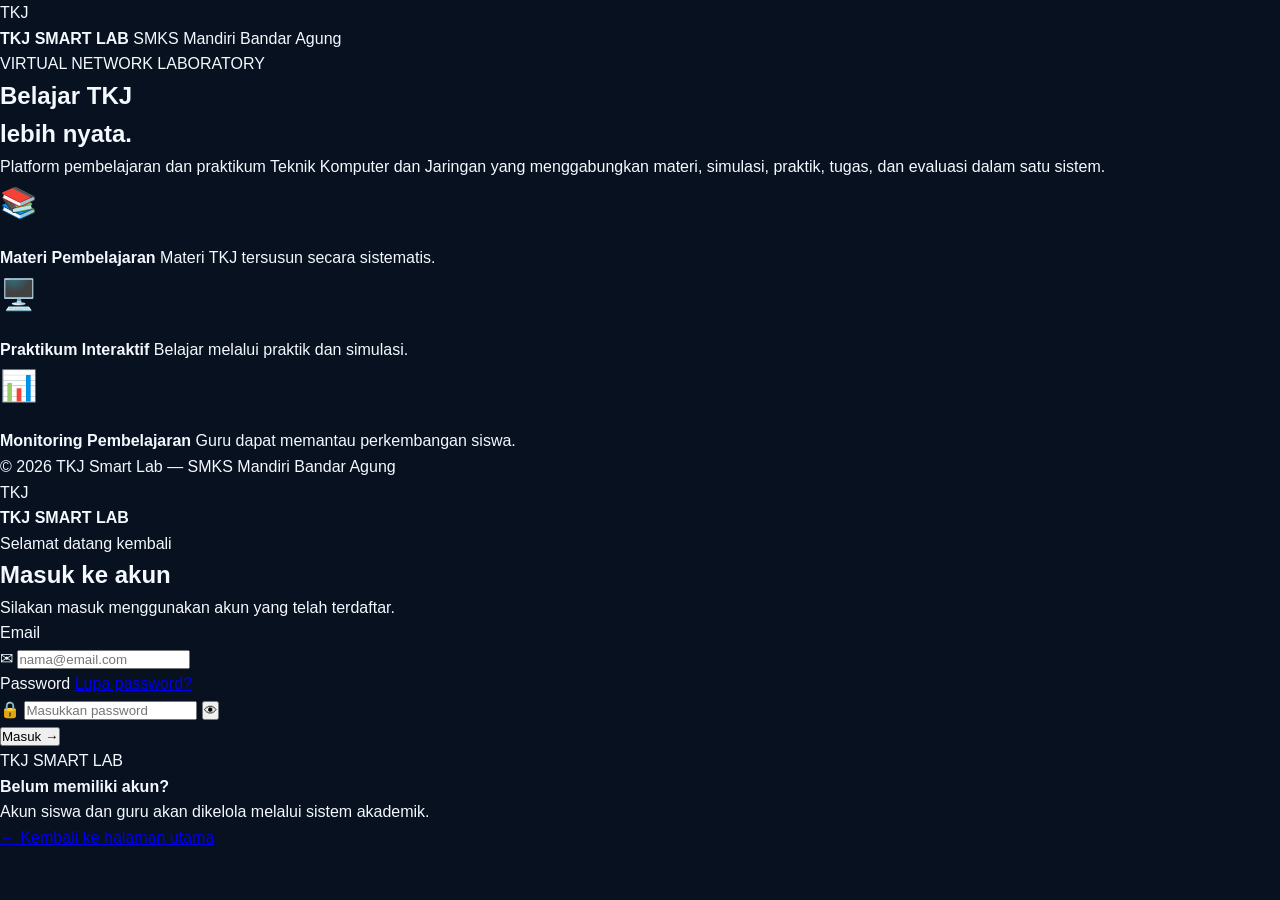
==== login.html @ 5fe7527c "Create login.html" ====
<!DOCTYPE html>
<html lang="id">
<head>
  <meta charset="UTF-8">
  <meta name="viewport" content="width=device-width, initial-scale=1.0">

  <title>Login | TKJ Smart Lab</title>

  <link rel="stylesheet" href="css/style.css">
  <link rel="stylesheet" href="css/login.css">
</head>

<body class="login-page">

  <main class="login-container">

    <!-- BAGIAN INFORMASI -->
    <section class="login-info">

      <div class="login-brand">
        <div class="brand-icon">TKJ</div>

        <div>
          <strong>TKJ SMART LAB</strong>
          <span>SMKS Mandiri Bandar Agung</span>
        </div>
      </div>

      <div class="login-info-content">

        <span class="login-badge">
          VIRTUAL NETWORK LABORATORY
        </span>

        <h1>
          Belajar TKJ<br>
          <span>lebih nyata.</span>
        </h1>

        <p>
          Platform pembelajaran dan praktikum Teknik Komputer
          dan Jaringan yang menggabungkan materi, simulasi,
          praktik, tugas, dan evaluasi dalam satu sistem.
        </p>

        <div class="login-features">

          <div class="login-feature">
            <div class="feature-icon">📚</div>
            <div>
              <strong>Materi Pembelajaran</strong>
              <span>Materi TKJ tersusun secara sistematis.</span>
            </div>
          </div>

          <div class="login-feature">
            <div class="feature-icon">🖥️</div>
            <div>
              <strong>Praktikum Interaktif</strong>
              <span>Belajar melalui praktik dan simulasi.</span>
            </div>
          </div>

          <div class="login-feature">
            <div class="feature-icon">📊</div>
            <div>
              <strong>Monitoring Pembelajaran</strong>
              <span>Guru dapat memantau perkembangan siswa.</span>
            </div>
          </div>

        </div>

      </div>

      <div class="login-info-footer">
        © 2026 TKJ Smart Lab — SMKS Mandiri Bandar Agung
      </div>

    </section>


    <!-- BAGIAN FORM LOGIN -->
    <section class="login-form-section">

      <div class="login-card">

        <div class="mobile-brand">
          <div class="brand-icon">TKJ</div>
          <strong>TKJ SMART LAB</strong>
        </div>

        <div class="login-heading">
          <span>Selamat datang kembali</span>

          <h2>Masuk ke akun</h2>

          <p>
            Silakan masuk menggunakan akun yang telah terdaftar.
          </p>
        </div>


        <form id="loginForm">

          <div class="form-group">

            <label for="email">
              Email
            </label>

            <div class="input-box">
              <span>✉</span>

              <input
                type="email"
                id="email"
                placeholder="nama@email.com"
                autocomplete="email"
                required
              >
            </div>

          </div>


          <div class="form-group">

            <div class="password-label">

              <label for="password">
                Password
              </label>

              <a href="#" id="forgotPassword">
                Lupa password?
              </a>

            </div>

            <div class="input-box">

              <span>🔒</span>

              <input
                type="password"
                id="password"
                placeholder="Masukkan password"
                autocomplete="current-password"
                required
              >

              <button
                type="button"
                class="show-password"
                id="showPassword"
                aria-label="Tampilkan password"
              >
                👁
              </button>

            </div>

          </div>


          <div
            class="login-message"
            id="loginMessage"
          ></div>


          <button
            type="submit"
            class="login-button"
          >
            <span>Masuk</span>
            <span>→</span>
          </button>

        </form>


        <div class="login-divider">
          <span>TKJ SMART LAB</span>
        </div>


        <div class="login-help">

          <strong>Belum memiliki akun?</strong>

          <p>
            Akun siswa dan guru akan dikelola melalui
            sistem akademik.
          </p>

        </div>


        <a href="index.html" class="back-home">
          ← Kembali ke halaman utama
        </a>

      </div>

    </section>

  </main>


  <script>

    // Tampilkan / sembunyikan password
    const passwordInput =
      document.getElementById("password");

    const showPassword =
      document.getElementById("showPassword");

    showPassword.addEventListener("click", function () {

      if (passwordInput.type === "password") {

        passwordInput.type = "text";
        this.textContent = "🙈";

      } else {

        passwordInput.type = "password";
        this.textContent = "👁";

      }

    });


    // Sementara untuk tahap desain
    document
      .getElementById("loginForm")
      .addEventListener("submit", function(event) {

        event.preventDefault();

        const message =
          document.getElementById("loginMessage");

        message.textContent =
          "Sistem login akan dihubungkan ke Firebase pada tahap berikutnya.";

        message.className =
          "login-message show";

      });


    // Lupa password
    document
      .getElementById("forgotPassword")
      .addEventListener("click", function(event) {

        event.preventDefault();

        const message =
          document.getElementById("loginMessage");

        message.textContent =
          "Fitur lupa password akan diaktifkan setelah Firebase Authentication terpasang.";

        message.className =
          "login-message show";

      });

  </script>

</body>
</html>
---- css/style.css ----
* {
    margin: 0;
    padding: 0;
    box-sizing: border-box;
}

:root {

    --bg:
        #07111f;

    --bg-soft:
        #0d1a2b;

    --card:
        #101f33;

    --border:
        rgba(255,255,255,0.08);

    --primary:
        #1683ff;

    --primary-light:
        #4da3ff;

    --text:
        #f4f8ff;

    --muted:
        #91a4bb;

    --success:
        #22c55e;
}

html {
    scroll-behavior: smooth;
}

body {

    font-family:
        Inter,
        Arial,
        Helvetica,
        sans-serif;

    background:
        var(--bg);

    color:
        var(--text);

    line-height:
        1.6;
}


/* =========================
   NAVBAR
========================= */

.navbar {

    width: 100%;

    padding:
        18px 6%;

    display:
        flex;

    align-items:
        center;

    justify-content:
        space-between;

    border-bottom:
        1px solid var(--border);

    background:
        rgba(7,17,31,0.85);

    backdrop-filter:
        blur(14px);

    position:
        sticky;

    top:
        0;

    z-index:
        100;
}


.brand {

    display:
        flex;

    align-items:
        center;

    gap:
        12px;
}


.brand-logo {

    width:
        44px;

    height:
        44px;

    display:
        grid;

    place-items:
        center;

    border-radius:
        12px;

    background:
        linear-gradient(
            135deg,
            #1683ff,
            #0055c7
        );

    font-weight:
        800;

    box-shadow:
        0 8px 25px
        rgba(22,131,255,.25);
}


.brand-text {

    display:
        flex;

    flex-direction:
        column;
}


.brand-text strong {

    font-size:
        15px;

    letter-spacing:
        .5px;
}


.brand-text span {

    font-size:
        11px;

    color:
        var(--muted);
}


/* =========================
   BUTTON
========================= */

.btn {

    display:
        inline-flex;

    align-items:
        center;

    justify-content:
        center;

    text-decoration:
        none;

    border-radius:
        10px;

    padding:
        11px 20px;

    font-weight:
        700;

    transition:
        .25s;

    cursor:
        pointer;
}


.btn-primary {

    color:
        white;

    background:
        var(--primary);

    box-shadow:
        0 8px 25px
        rgba(22,131,255,.2);
}


.btn-primary:hover {

    transform:
        translateY(-2px);

    background:
        var(--primary-light);
}


.btn-outline {

    color:
        var(--text);

    border:
        1px solid var(--border);

    background:
        rgba(255,255,255,.03);
}


.btn-outline:hover {

    background:
        rgba(255,255,255,.08);
}


.btn-large {

    padding:
        14px 24px;
}


/* =========================
   HERO
========================= */

.hero {

    width:
        min(1180px, 90%);

    min-height:
        680px;

    margin:
        auto;

    display:
        grid;

    grid-template-columns:
        1.1fr .9fr;

    align-items:
        center;

    gap:
        60px;
}


.hero-content {

    position:
        relative;
}


.hero-badge {

    display:
        inline-block;

    padding:
        7px 12px;

    border-radius:
        30px;

    background:
        rgba(22,131,255,.1);

    border:
        1px solid
        rgba(22,131,255,.25);

    color:
        #72b9ff;

    font-size:
        12px;

    font-weight:
        700;
}


.hero h1 {

    margin-top:
        22px;

    font-size:
        clamp(42px, 6vw, 70px);

    line-height:
        1.05;

    letter-spacing:
        -2px;
}


.hero h1 span {

    display:
        block;

    color:
        var(--primary-light);
}


.hero p {

    max-width:
        620px;

    margin:
        25px 0;

    color:
        var(--muted);

    font-size:
        17px;
}


.hero-buttons {

    display:
        flex;

    gap:
        12px;

    flex-wrap:
        wrap;
}


/* =========================
   NETWORK VISUAL
========================= */

.hero-visual {

    display:
        flex;

    justify-content:
        center;
}


.network-card {

    width:
        100%;

    max-width:
        470px;

    padding:
        30px;

    border:
        1px solid var(--border);

    border-radius:
        24px;

    background:
        linear-gradient(
            145deg,
            #10243d,
            #091625
        );

    box-shadow:
        0 30px 80px
        rgba(0,0,0,.35);
}


.network-title {

    color:
        var(--muted);

    font-size:
        12px;

    letter-spacing:
        2px;

    margin-bottom:
        40px;
}


.network {

    display:
        flex;

    align-items:
        center;

    justify-content:
        center;

    gap:
        10px;
}


.device {

    width:
        90px;

    height:
        90px;

    border:
        1px solid var(--border);

    border-radius:
        18px;

    display:
        flex;

    flex-direction:
        column;

    align-items:
        center;

    justify-content:
        center;

    background:
        rgba(255,255,255,.04);

    font-size:
        30px;
}


.device span {

    margin-top:
        7px;

    font-size:
        10px;

    color:
        var(--muted);
}


.connection {

    width:
        35px;

    height:
        2px;

    background:
        var(--primary);

    box-shadow:
        0 0 10px
        var(--primary);
}


.status {

    margin-top:
        35px;

    color:
        var(--muted);

    font-size:
        12px;

    display:
        flex;

    align-items:
        center;

    gap:
        8px;
}


.status span {

    width:
        8px;

    height:
        8px;

    border-radius:
        50%;

    background:
        var(--success);

    box-shadow:
        0 0 10px
        var(--success);
}


/* =========================
   SECTION
========================= */

.features,
.workflow {

    width:
        min(1180px, 90%);

    margin:
        100px auto;
}


.section-heading {

    max-width:
        700px;

    margin-bottom:
        45px;
}


.section-heading > span {

    color:
        var(--primary-light);

    font-size:
        12px;

    font-weight:
        800;

    letter-spacing:
        2px;
}


.section-heading h2 {

    margin:
        10px 0;

    font-size:
        36px;
}


.section-heading p {

    color:
        var(--muted);
}


/* =========================
   FEATURE
========================= */

.feature-grid {

    display:
        grid;

    grid-template-columns:
        repeat(4,1fr);

    gap:
        18px;
}


.feature-card {

    padding:
        25px;

    border:
        1px solid var(--border);

    border-radius:
        18px;

    background:
        var(--card);

    transition:
        .25s;
}


.feature-card:hover {

    transform:
        translateY(-5px);

    border-color:
        rgba(22,131,255,.3);
}


.feature-icon {

    font-size:
        30px;

    margin-bottom:
        18px;
}


.feature-card h3 {

    margin-bottom:
        10px;
}


.feature-card p {

    color:
        var(--muted);

    font-size:
        14px;
}


/* =========================
   WORKFLOW
========================= */

.workflow {

    padding:
        70px 0;
}


.workflow-grid {

    display:
        grid;

    grid-template-columns:
        repeat(4,1fr);

    gap:
        20px;
}


.workflow-item {

    padding:
        25px;

    border-left:
        2px solid
        var(--primary);

    background:
        rgba(255,255,255,.025);
}


.workflow-item b {

    color:
        var(--primary-light);

    font-size:
        24px;
}


.workflow-item h3 {

    margin:
        8px 0;
}


.workflow-item p {

    color:
        var(--muted);

    font-size:
        14px;
}


/* =========================
   FOOTER
========================= */

footer {

    padding:
        45px 20px;

    text-align:
        center;

    border-top:
        1px solid var(--border);

    background:
        #050d18;
}


footer p,
footer small {

    color:
        var(--muted);
}


/* =========================
   RESPONSIVE
========================= */

@media(max-width:900px) {

    .hero {

        grid-template-columns:
            1fr;

        padding:
            70px 0;
    }

    .feature-grid {

        grid-template-columns:
            repeat(2,1fr);
    }

    .workflow-grid {

        grid-template-columns:
            repeat(2,1fr);
    }
}


@media(max-width:600px) {

    .navbar {

        padding:
            15px 20px;
    }

    .hero {

        width:
            90%;

        min-height:
            auto;

        padding:
            70px 0;
    }

    .hero h1 {

        font-size:
            44px;
    }

    .network {

        transform:
            scale(.8);
    }

    .feature-grid,
    .workflow-grid {

        grid-template-columns:
            1fr;
    }

    .section-heading h2 {

        font-size:
            29px;
    }

    .brand-text span {

        display:
            none;
    }
}
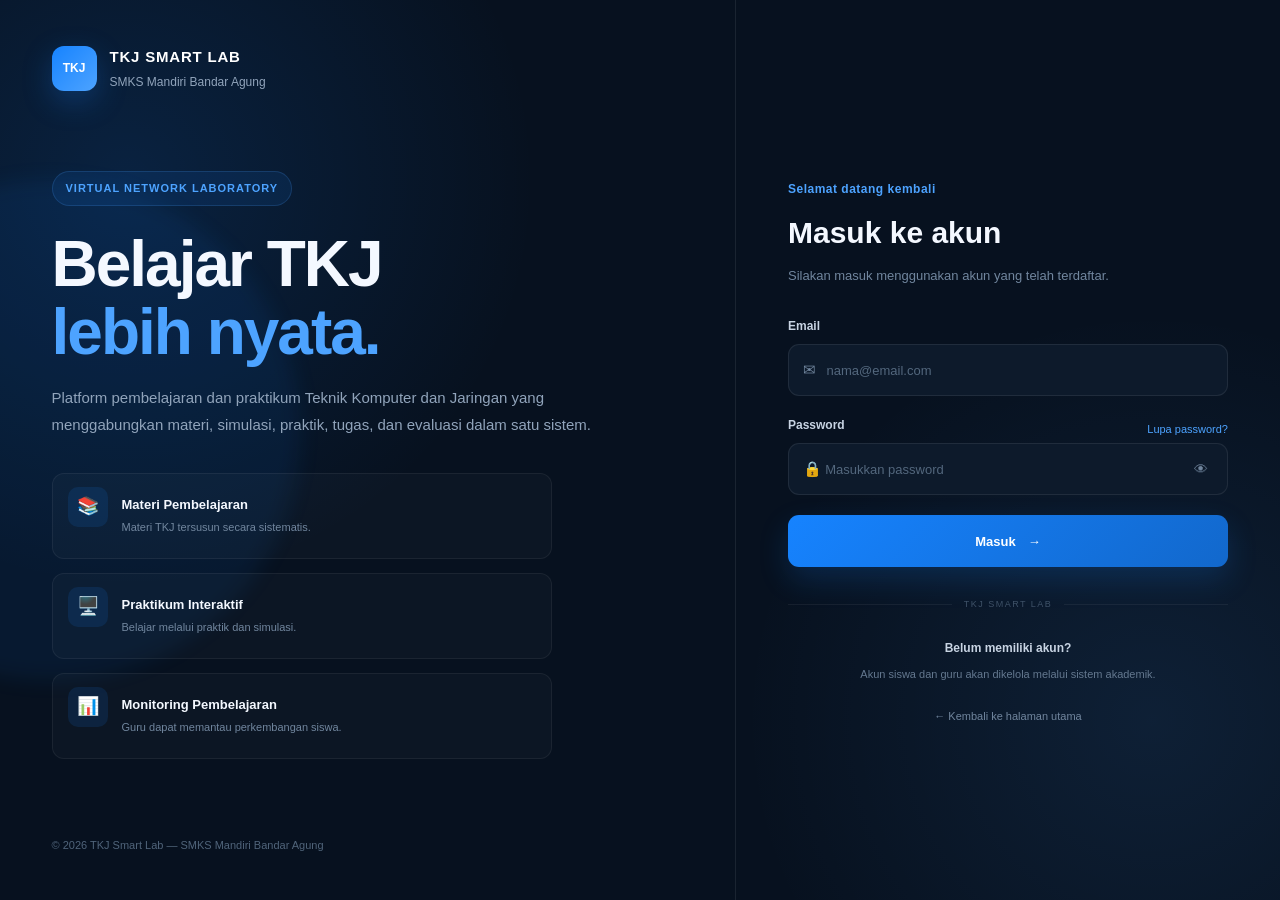
==== commit ad0bb7c3: "Update login.html" ====
--- a/login.html
+++ b/login.html
@@ -273,6 +273,6 @@
       });
 
   </script>
-
+<script type="module" src="js/auth.js"></script>
 </body>
 </html>
--- a/css/login.css
+++ b/css/login.css
@@ -0,0 +1,650 @@
+/* =========================================
+   TKJ SMART LAB
+   LOGIN PAGE
+========================================= */
+
+.login-page {
+  min-height: 100vh;
+  background:
+    radial-gradient(
+      circle at 10% 20%,
+      rgba(22, 131, 255, 0.15),
+      transparent 30%
+    ),
+    radial-gradient(
+      circle at 90% 80%,
+      rgba(77, 163, 255, 0.10),
+      transparent 30%
+    ),
+    #07111f;
+}
+
+
+/* =========================================
+   CONTAINER
+========================================= */
+
+.login-container {
+  min-height: 100vh;
+  display: grid;
+  grid-template-columns: 1.15fr 0.85fr;
+}
+
+
+/* =========================================
+   INFORMASI KIRI
+========================================= */
+
+.login-info {
+  position: relative;
+  padding: 45px 7%;
+  display: flex;
+  flex-direction: column;
+  justify-content: space-between;
+  border-right: 1px solid rgba(255,255,255,0.08);
+  overflow: hidden;
+}
+
+
+.login-info::before {
+  content: "";
+  position: absolute;
+  width: 500px;
+  height: 500px;
+  border-radius: 50%;
+  background: rgba(22,131,255,0.08);
+  top: 20%;
+  left: -200px;
+  filter: blur(10px);
+}
+
+
+.login-brand {
+  display: flex;
+  align-items: center;
+  gap: 13px;
+  position: relative;
+  z-index: 2;
+}
+
+
+.login-brand strong {
+  display: block;
+  color: #ffffff;
+  font-size: 15px;
+  letter-spacing: 0.8px;
+}
+
+
+.login-brand span {
+  display: block;
+  color: #91a4bb;
+  font-size: 12px;
+  margin-top: 4px;
+}
+
+
+.brand-icon {
+  width: 45px;
+  height: 45px;
+  border-radius: 12px;
+
+  display: flex;
+  align-items: center;
+  justify-content: center;
+
+  font-weight: 800;
+  font-size: 12px;
+
+  color: white;
+
+  background:
+    linear-gradient(
+      135deg,
+      #1683ff,
+      #4da3ff
+    );
+
+  box-shadow:
+    0 10px 30px rgba(22,131,255,0.25);
+}
+
+
+/* =========================================
+   CONTENT
+========================================= */
+
+.login-info-content {
+  max-width: 600px;
+  position: relative;
+  z-index: 2;
+}
+
+
+.login-badge {
+  display: inline-flex;
+  padding: 8px 13px;
+  border-radius: 999px;
+
+  background: rgba(22,131,255,0.10);
+  border: 1px solid rgba(77,163,255,0.18);
+
+  color: #4da3ff;
+
+  font-size: 11px;
+  font-weight: 700;
+
+  letter-spacing: 1px;
+}
+
+
+.login-info-content h1 {
+  margin: 25px 0 18px;
+
+  color: #f4f8ff;
+
+  font-size: clamp(40px, 5vw, 70px);
+  line-height: 1.05;
+
+  letter-spacing: -2px;
+}
+
+
+.login-info-content h1 span {
+  color: #4da3ff;
+}
+
+
+.login-info-content > p {
+  max-width: 570px;
+
+  color: #91a4bb;
+
+  line-height: 1.8;
+  font-size: 15px;
+}
+
+
+/* =========================================
+   FEATURES
+========================================= */
+
+.login-features {
+  margin-top: 35px;
+
+  display: grid;
+  gap: 14px;
+}
+
+
+.login-feature {
+  display: flex;
+  align-items: center;
+  gap: 14px;
+
+  padding: 13px 15px;
+
+  max-width: 500px;
+
+  border: 1px solid rgba(255,255,255,0.06);
+  border-radius: 12px;
+
+  background: rgba(255,255,255,0.025);
+}
+
+
+.feature-icon {
+  width: 40px;
+  height: 40px;
+
+  display: flex;
+  align-items: center;
+  justify-content: center;
+
+  border-radius: 10px;
+
+  background: rgba(22,131,255,0.12);
+
+  font-size: 18px;
+}
+
+
+.login-feature strong {
+  display: block;
+
+  color: #f4f8ff;
+
+  font-size: 13px;
+}
+
+
+.login-feature span {
+  display: block;
+
+  color: #71869e;
+
+  font-size: 11px;
+
+  margin-top: 4px;
+}
+
+
+/* =========================================
+   FOOTER
+========================================= */
+
+.login-info-footer {
+  position: relative;
+  z-index: 2;
+
+  color: #50647a;
+
+  font-size: 11px;
+}
+
+
+/* =========================================
+   FORM SECTION
+========================================= */
+
+.login-form-section {
+  min-height: 100vh;
+
+  display: flex;
+  align-items: center;
+  justify-content: center;
+
+  padding: 35px;
+}
+
+
+.login-card {
+  width: 100%;
+  max-width: 440px;
+}
+
+
+/* =========================================
+   HEADING
+========================================= */
+
+.login-heading {
+  margin-bottom: 30px;
+}
+
+
+.login-heading > span {
+  color: #4da3ff;
+
+  font-size: 12px;
+  font-weight: 700;
+
+  letter-spacing: 0.5px;
+}
+
+
+.login-heading h2 {
+  margin: 9px 0;
+
+  color: #f4f8ff;
+
+  font-size: 30px;
+}
+
+
+.login-heading p {
+  margin: 0;
+
+  color: #71869e;
+
+  font-size: 13px;
+  line-height: 1.6;
+}
+
+
+/* =========================================
+   FORM
+========================================= */
+
+.form-group {
+  margin-bottom: 20px;
+}
+
+
+.form-group label {
+  display: block;
+
+  color: #c8d4e3;
+
+  font-size: 12px;
+  font-weight: 600;
+
+  margin-bottom: 8px;
+}
+
+
+.password-label {
+  display: flex;
+  align-items: center;
+  justify-content: space-between;
+}
+
+
+.password-label label {
+  margin-bottom: 8px;
+}
+
+
+.password-label a {
+  color: #4da3ff;
+
+  font-size: 11px;
+
+  text-decoration: none;
+}
+
+
+.password-label a:hover {
+  text-decoration: underline;
+}
+
+
+/* =========================================
+   INPUT
+========================================= */
+
+.input-box {
+  display: flex;
+  align-items: center;
+
+  height: 52px;
+
+  padding: 0 14px;
+
+  border-radius: 11px;
+
+  background: #0d1a2b;
+
+  border: 1px solid rgba(255,255,255,0.08);
+
+  transition: 0.2s;
+}
+
+
+.input-box:focus-within {
+  border-color: #1683ff;
+
+  box-shadow:
+    0 0 0 3px rgba(22,131,255,0.10);
+}
+
+
+.input-box > span {
+  width: 25px;
+
+  color: #71869e;
+
+  font-size: 15px;
+}
+
+
+.input-box input {
+  width: 100%;
+
+  border: none;
+  outline: none;
+
+  background: transparent;
+
+  color: #ffffff;
+
+  font-size: 13px;
+}
+
+
+.input-box input::placeholder {
+  color: #53677d;
+}
+
+
+.show-password {
+  border: none;
+  background: transparent;
+
+  cursor: pointer;
+
+  color: #71869e;
+
+  padding: 5px;
+
+  font-size: 14px;
+}
+
+
+/* =========================================
+   MESSAGE
+========================================= */
+
+.login-message {
+  display: none;
+
+  margin-bottom: 15px;
+
+  padding: 11px 13px;
+
+  border-radius: 9px;
+
+  background: rgba(22,131,255,0.08);
+
+  border: 1px solid rgba(22,131,255,0.15);
+
+  color: #8ec5ff;
+
+  font-size: 12px;
+
+  line-height: 1.5;
+}
+
+
+.login-message.show {
+  display: block;
+}
+
+
+/* =========================================
+   BUTTON
+========================================= */
+
+.login-button {
+  width: 100%;
+
+  height: 52px;
+
+  border: none;
+  border-radius: 11px;
+
+  display: flex;
+  align-items: center;
+  justify-content: center;
+
+  gap: 12px;
+
+  cursor: pointer;
+
+  background:
+    linear-gradient(
+      135deg,
+      #1683ff,
+      #1268cc
+    );
+
+  color: #ffffff;
+
+  font-size: 13px;
+  font-weight: 700;
+
+  box-shadow:
+    0 12px 30px rgba(22,131,255,0.18);
+
+  transition: 0.2s;
+}
+
+
+.login-button:hover {
+  transform: translateY(-1px);
+
+  box-shadow:
+    0 15px 35px rgba(22,131,255,0.25);
+}
+
+
+/* =========================================
+   DIVIDER
+========================================= */
+
+.login-divider {
+  display: flex;
+  align-items: center;
+  gap: 12px;
+
+  margin: 30px 0 22px;
+
+  color: #3f5268;
+
+  font-size: 9px;
+
+  letter-spacing: 1.5px;
+}
+
+
+.login-divider::before,
+.login-divider::after {
+  content: "";
+
+  height: 1px;
+
+  flex: 1;
+
+  background: rgba(255,255,255,0.06);
+}
+
+
+/* =========================================
+   HELP
+========================================= */
+
+.login-help {
+  text-align: center;
+}
+
+
+.login-help strong {
+  color: #c8d4e3;
+
+  font-size: 12px;
+}
+
+
+.login-help p {
+  margin: 7px 0 0;
+
+  color: #64788f;
+
+  font-size: 11px;
+
+  line-height: 1.5;
+}
+
+
+.back-home {
+  display: block;
+
+  margin-top: 25px;
+
+  text-align: center;
+
+  color: #71869e;
+
+  font-size: 11px;
+
+  text-decoration: none;
+}
+
+
+.back-home:hover {
+  color: #4da3ff;
+}
+
+
+/* =========================================
+   MOBILE BRAND
+========================================= */
+
+.mobile-brand {
+  display: none;
+}
+
+
+/* =========================================
+   RESPONSIVE
+========================================= */
+
+@media (max-width: 900px) {
+
+  .login-container {
+    grid-template-columns: 1fr;
+  }
+
+  .login-info {
+    display: none;
+  }
+
+  .login-form-section {
+    min-height: 100vh;
+
+    padding: 25px 20px;
+  }
+
+  .mobile-brand {
+    display: flex;
+
+    align-items: center;
+    justify-content: center;
+
+    gap: 10px;
+
+    margin-bottom: 45px;
+
+    color: #ffffff;
+
+    font-size: 14px;
+  }
+
+  .mobile-brand .brand-icon {
+    width: 40px;
+    height: 40px;
+  }
+
+}
+
+
+@media (max-width: 480px) {
+
+  .login-form-section {
+    padding: 22px 17px;
+  }
+
+  .login-heading h2 {
+    font-size: 27px;
+  }
+
+  .login-heading p {
+    font-size: 12px;
+  }
+
+  .input-box,
+  .login-button {
+    height: 50px;
+  }
+
+    }
